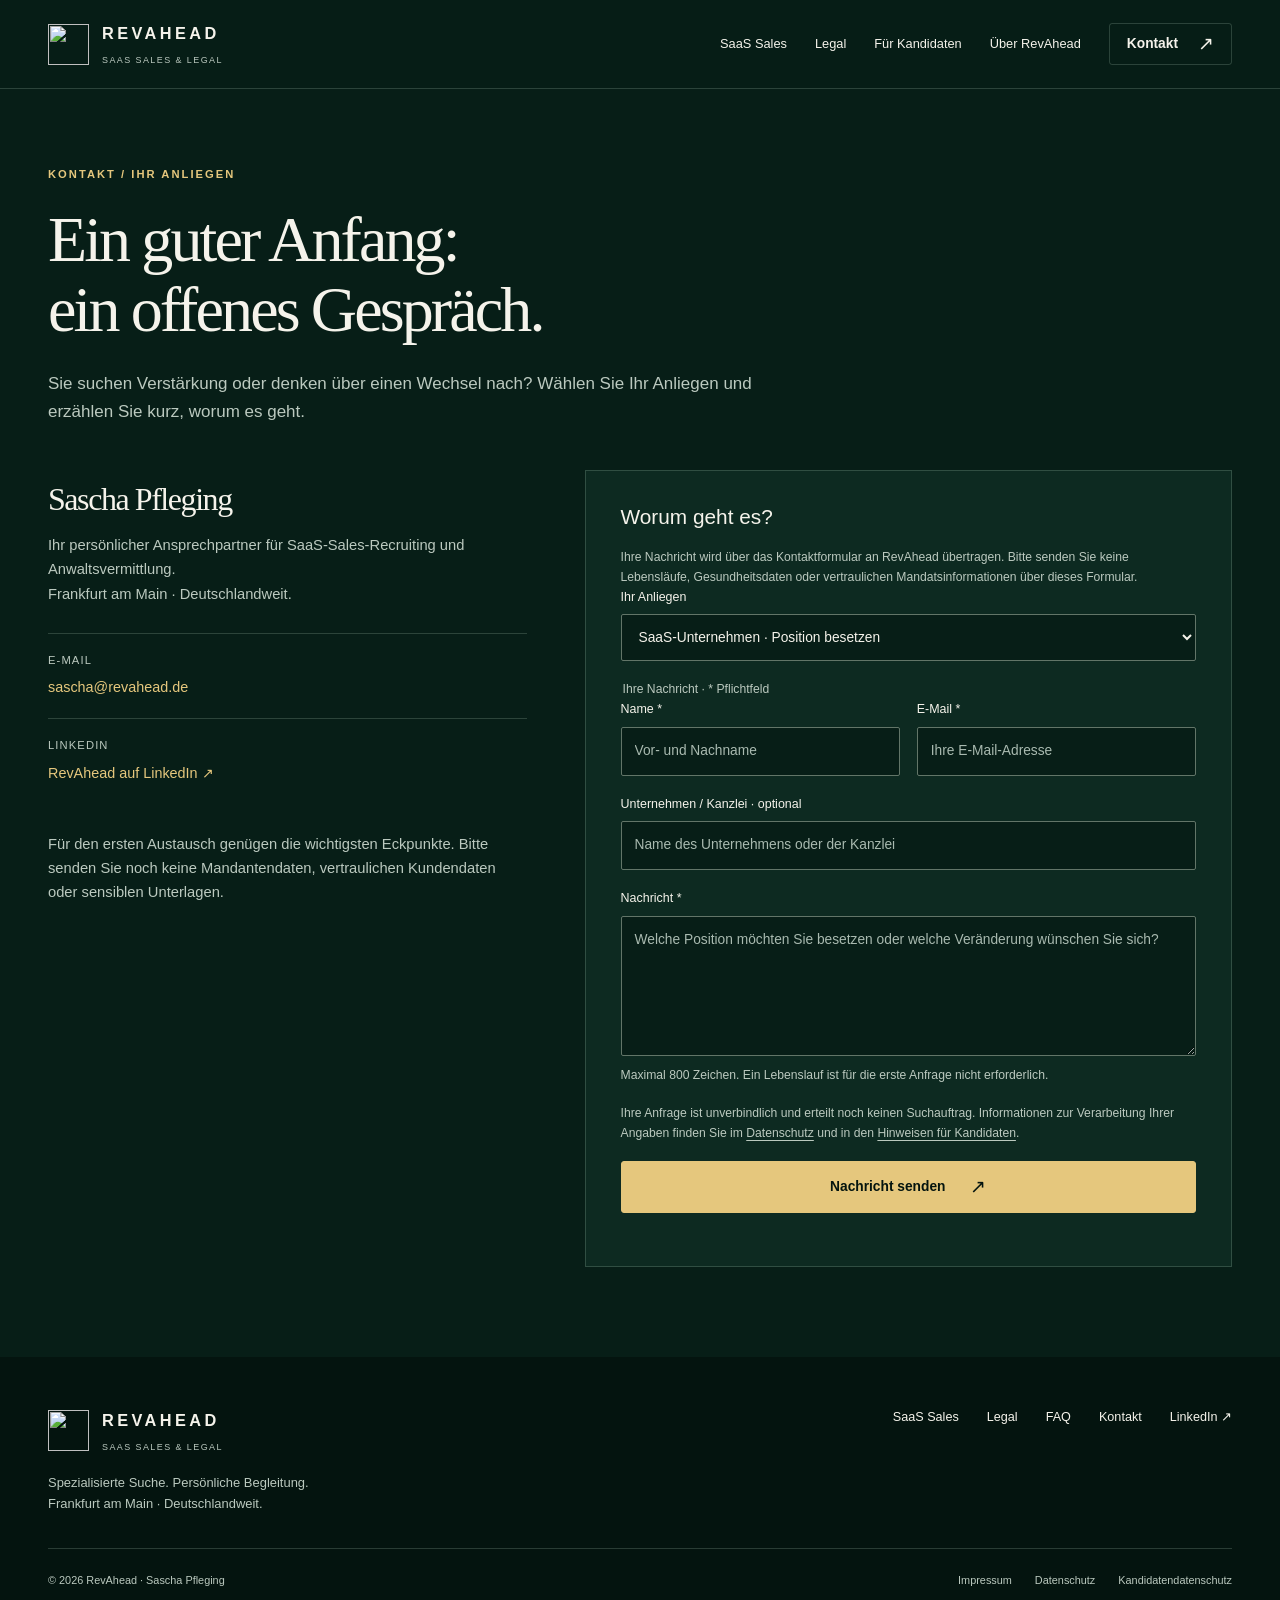
==== kontakt.html @ 321f05e2 "Add files via upload Aktuelle RevAhead Website" ====
<!doctype html>
<html lang="de">
<head>
  <meta charset="utf-8">
  <meta name="viewport" content="width=device-width, initial-scale=1">
  <title>Kontakt · RevAhead</title>
  <meta name="description" content="Kontakt zu RevAhead: SaaS-Sales-Position besetzen, juristische Verstärkung finden oder vertraulich Karriereoptionen besprechen.">
  
  <meta name="robots" content="index,follow">
  <meta name="theme-color" content="#071e17">
  <meta name="referrer" content="strict-origin-when-cross-origin">
  <meta property="og:title" content="Kontakt · RevAhead">
  <meta property="og:description" content="Kontakt zu RevAhead: SaaS-Sales-Position besetzen, juristische Verstärkung finden oder vertraulich Karriereoptionen besprechen.">
  <meta property="og:type" content="website">
  <meta property="og:locale" content="de_DE">
  <link rel="icon" type="image/png" href="/assets/favicon.png">
  <link rel="stylesheet" href="/styles.css">
  <script src="/config.js" defer></script>
  <script src="/script.js" defer></script>
  <link rel="canonical" href="https://revahead.de/kontakt">
  <meta property="og:url" content="https://revahead.de/kontakt">
</head>
<body data-revahead-page="kontakt">
<a class="skip-link" href="#main">Zum Inhalt</a>
<header class="site-header"><div class="container header-inner"><a class="brand" href="/" aria-label="RevAhead – Startseite"><img src="/assets/logo-mark.png" width="41" height="41" alt=""><span><span class="brand-name">REVAHEAD</span><span class="brand-label">SAAS SALES &amp; LEGAL</span></span></a>
<nav class="desktop-nav" aria-label="Hauptnavigation"><a href="/#saas">SaaS Sales</a><a href="/#legal">Legal</a><a href="/#kandidaten">Für Kandidaten</a><a href="/#ueber">Über RevAhead</a><a class="button" href="/kontakt">Kontakt <span class="arrow" aria-hidden="true">↗</span></a></nav>
<button class="menu-toggle" type="button" aria-label="Menü öffnen" aria-expanded="false" aria-controls="mobile-navigation"><span></span><span></span></button></div>
<nav class="mobile-nav" id="mobile-navigation" aria-label="Mobile Navigation" hidden><a href="/#saas">SaaS Sales</a><a href="/#legal">Legal</a><a href="/#kandidaten">Für Kandidaten</a><a href="/#prozess">Zusammenarbeit</a><a href="/#ueber">Über RevAhead</a><a href="/kontakt">Kontakt ↗</a></nav></header>
<main id="main" class="container page-main"><div class="page-heading"><span class="eyebrow">Kontakt / Ihr Anliegen</span><h1>Ein guter Anfang:<br>ein offenes Gespräch.</h1><p>Sie suchen Verstärkung oder denken über einen Wechsel nach? Wählen Sie Ihr Anliegen und erzählen Sie kurz, worum es geht.</p></div>
<div class="contact-grid"><aside class="contact-aside" aria-labelledby="contact-person"><h2 id="contact-person">Sascha Pfleging</h2><p>Ihr persönlicher Ansprechpartner für SaaS-Sales-Recruiting und Anwaltsvermittlung.<br>Frankfurt am Main · Deutschlandweit.</p>
<div class="contact-item"><strong>E-Mail</strong><a data-contact-email href="mailto:sascha@revahead.de">sascha@revahead.de</a></div>
<div class="contact-item"><strong>LinkedIn</strong><a data-linkedin href="https://www.linkedin.com/company/revahead" target="_blank" rel="noopener noreferrer">RevAhead auf LinkedIn ↗</a></div>
<p class="small" style="margin-top:28px">Für den ersten Austausch genügen die wichtigsten Eckpunkte. Bitte senden Sie noch keine Mandantendaten, vertraulichen Kundendaten oder sensiblen Unterlagen.</p></aside>
<section class="contact-form-panel" aria-labelledby="form-title"><h2 id="form-title">Worum geht es?</h2><p class="form-note">Ihre Nachricht wird über das Kontaktformular an RevAhead übertragen. Bitte senden Sie keine Lebensläufe, Gesundheitsdaten oder vertraulichen Mandatsinformationen über dieses Formular.</p>
<form class="contact-form" data-contact-form name="kontakt" action="/danke" method="POST" data-netlify="true" netlify-honeypot="company_website">
<input type="hidden" name="form-name" value="kontakt">
<input type="hidden" name="subject" value="Neue Kontaktanfrage – RevAhead" data-remove-prefix>
<p class="hp-visually-hidden" aria-hidden="true"><label for="company_website">Website bitte freilassen</label><input type="text" id="company_website" name="company_website" tabindex="-1" autocomplete="off"></p>
<div><label for="intent">Ihr Anliegen</label><select id="intent" name="intent"><option value="saas-unternehmen">SaaS-Unternehmen · Position besetzen</option><option value="kanzlei">Kanzlei / Rechtsabteilung · Position besetzen</option><option value="saas-karriere">Kandidat · SaaS-Karriere</option><option value="legal-karriere">Kandidat · Juristischer Wechsel</option><option value="allgemein">Allgemeine Anfrage</option></select></div>
<fieldset><legend class="form-note">Ihre Nachricht · * Pflichtfeld</legend><div class="field-row"><div><label for="contact-name">Name *</label><input id="contact-name" name="name" autocomplete="name" required pattern=".*\S.*" maxlength="100" placeholder="Vor- und Nachname"></div><div><label for="contact-email">E-Mail *</label><input id="contact-email" type="email" name="email" autocomplete="email" required maxlength="180" placeholder="Ihre E-Mail-Adresse"></div></div><div><label for="company">Unternehmen / Kanzlei · optional</label><input id="company" name="company" autocomplete="organization" maxlength="160" placeholder="Name des Unternehmens oder der Kanzlei"></div><div><label for="message">Nachricht *</label><textarea id="message" name="message" required maxlength="800" placeholder="Welche Position möchten Sie besetzen oder welche Veränderung wünschen Sie sich?" aria-describedby="message-note"></textarea><p class="form-note" id="message-note">Maximal 800 Zeichen. Ein Lebenslauf ist für die erste Anfrage nicht erforderlich.</p></div></fieldset>
<p class="form-note">Ihre Anfrage ist unverbindlich und erteilt noch keinen Suchauftrag. Informationen zur Verarbeitung Ihrer Angaben finden Sie im <a href="/datenschutz">Datenschutz</a> und in den <a href="/datenschutz-kandidaten">Hinweisen für Kandidaten</a>.</p><button type="submit" class="button button-gold">Nachricht senden <span class="arrow" aria-hidden="true">↗</span></button><p class="form-status" data-form-status role="status" aria-live="polite"></p></form>
<noscript><p class="noscript-note">Ohne JavaScript wird das Formular direkt übermittelt. Nach erfolgreicher Übermittlung zeigt Netlify eine Bestätigungsseite. Die Pflichtfelder werden durch Ihren Browser geprüft.</p></noscript></section></div></main>
<footer class="site-footer"><div class="container"><div class="footer-top"><div><a class="brand" href="/" aria-label="RevAhead – Startseite"><img src="/assets/logo-mark.png" width="41" height="41" alt=""><span><span class="brand-name">REVAHEAD</span><span class="brand-label">SAAS SALES &amp; LEGAL</span></span></a><p class="footer-copy">Spezialisierte Suche. Persönliche Begleitung.<br>Frankfurt am Main · Deutschlandweit.</p></div><nav class="footer-nav" aria-label="Weitere Seiten"><a href="/#saas">SaaS Sales</a><a href="/#legal">Legal</a><a href="/faq">FAQ</a><a href="/kontakt">Kontakt</a><a data-linkedin href="https://www.linkedin.com/company/revahead" target="_blank" rel="noopener noreferrer">LinkedIn ↗</a></nav></div><div class="footer-bottom"><span>© <span data-year>2026</span> RevAhead · Sascha Pfleging</span><nav class="footer-legal" aria-label="Rechtliche Informationen"><a href="/impressum">Impressum</a><a href="/datenschutz">Datenschutz</a><a href="/datenschutz-kandidaten">Kandidatendatenschutz</a></nav></div></div></footer>
</body>
</html>
---- styles.css ----
/* RevAhead · SaaS Sales & Legal · lokale Assets, keine externen Abhängigkeiten */
:root{--bg:#071e17;--deep:#04140f;--surface:#0d2a21;--green:#a4d6b9;--gold:#e5c77d;--gold-hover:#f0d99c;--white:#f5f3eb;--muted:#bbc9bf;--line:rgba(188,217,198,.2);--cream:#f1efe7;--ink:#133126;--max:1240px;--serif:Georgia,'Times New Roman',serif;--sans:'Avenir Next','Segoe UI',Arial,sans-serif}
*{box-sizing:border-box}html{scroll-behavior:smooth;scroll-padding-top:110px}body{margin:0;background:var(--bg);color:var(--white);font:400 17px/1.65 var(--sans);-webkit-font-smoothing:antialiased}body,button,input,select,textarea{font-family:var(--sans)}a{color:inherit;text-decoration:none}button,input,select,textarea{font:inherit}button{cursor:pointer}img{display:block;max-width:100%;height:auto}svg{display:block}p{margin:0 0 1.2em}h1,h2,h3,h4{margin:0;font-weight:400}h1,h2{font-family:var(--serif);letter-spacing:-.045em;line-height:1.09}h1{font-size:clamp(3rem,5.35vw,5.2rem)}h2{font-size:clamp(2.4rem,4vw,3.8rem)}h3{font-size:1.35rem;line-height:1.35}ul{padding-left:1.2em}::selection{background:var(--gold);color:var(--deep)}:focus-visible{outline:3px solid var(--gold);outline-offset:5px}button:disabled{cursor:not-allowed}a,button,input,select,textarea{-webkit-tap-highlight-color:transparent}[hidden]{display:none!important}.container{width:min(var(--max),calc(100% - 96px));margin-inline:auto}.section{padding:112px 0}.eyebrow{display:block;font-size:.7rem;font-weight:700;letter-spacing:.18em;text-transform:uppercase;color:var(--gold);margin-bottom:22px}.muted{color:var(--muted)}.small{font-size:.85rem}.line-link{display:inline-flex;align-items:center;gap:25px;border-bottom:1px solid currentColor;padding:5px 0;font-size:.88rem;font-weight:600}.line-link:hover{color:var(--gold)}.arrow{font-family:Arial,sans-serif;font-weight:400;font-size:1.35em;line-height:1}.button{min-height:52px;padding:12px 23px;border:1px solid var(--line);display:inline-flex;align-items:center;justify-content:center;gap:25px;border-radius:3px;font-size:.86rem;font-weight:600;line-height:1.45;background:transparent;color:var(--white);transition:background .18s,border-color .18s,transform .18s}.button:hover{background:rgba(255,255,255,.06);border-color:var(--green);transform:translateY(-1px)}.button-gold{background:var(--gold);color:var(--deep);border-color:var(--gold)}.button-gold:hover{background:var(--gold-hover);border-color:var(--gold-hover)}.button-ink{color:var(--ink);border-color:rgba(19,49,38,.35)}.button-ink:hover{background:rgba(19,49,38,.06);border-color:var(--ink)}.actions{display:flex;gap:13px;flex-wrap:wrap}.skip-link{position:fixed;left:20px;top:-90px;z-index:150;background:var(--gold);color:var(--deep);padding:12px 20px}.skip-link:focus{top:15px}.draft-bar{background:#d9c58e;color:#20352b;font-size:.72rem;line-height:1.45;text-align:center;padding:7px 20px}.draft-bar a{text-decoration:underline;text-underline-offset:3px}.site-header{position:sticky;top:0;z-index:60;background:rgba(7,30,23,.96);border-bottom:1px solid var(--line);backdrop-filter:blur(14px)}.header-inner{height:88px;display:flex;justify-content:space-between;align-items:center;gap:20px}.brand{display:flex;align-items:center;gap:13px;flex-shrink:0}.brand img{width:41px;height:41px;object-fit:contain}.brand-name{font-size:1.02rem;font-weight:650;letter-spacing:.21em;line-height:1.2}.brand-label{display:block;font-size:.56rem;letter-spacing:.16em;color:var(--muted);margin-top:5px}.desktop-nav{display:flex;align-items:center;gap:28px;font-size:.8rem}.desktop-nav>a:not(.button):hover{color:var(--gold)}.desktop-nav .button{min-height:42px;padding:8px 17px;gap:20px}.menu-toggle{display:none;background:transparent;border:1px solid var(--line);width:46px;height:44px;color:var(--white);padding:11px}.menu-toggle span{display:block;height:1px;background:currentColor;margin:5px 0;transition:transform .2s}.menu-toggle[aria-expanded=true] span:first-child{transform:translateY(3px) rotate(45deg)}.menu-toggle[aria-expanded=true] span:last-child{transform:translateY(-3px) rotate(-45deg)}.mobile-nav{border-top:1px solid var(--line);padding:10px 24px 20px}.mobile-nav a{display:block;padding:12px 0;font-size:1rem}.mobile-nav a:hover{color:var(--gold)}
.hero{position:relative;overflow:hidden;padding:94px 0 64px;background:radial-gradient(ellipse at 90% 20%,rgba(108,161,123,.12),transparent 60%)}.hero-grid{display:grid;grid-template-columns:1.3fr 1fr;gap:50px;align-items:center}.hero h1{max-width:780px}.hero h1 em{color:var(--gold);font-weight:400}.hero-copy{font-size:1.05rem;max-width:575px;color:var(--muted);margin:28px 0 30px}.hero-note{font-size:.75rem;color:var(--muted);margin-top:20px}.hero-art{position:relative;aspect-ratio:1/1.08;display:flex;flex-direction:column;justify-content:center;align-items:center;border:1px solid var(--line);background:linear-gradient(135deg,rgba(177,212,184,.035),transparent 60%);isolation:isolate;margin:0 0 0 15px}.hero-art:before{content:'';position:absolute;inset:20px;border:1px solid rgba(188,217,198,.1);z-index:-1}.hero-art:after{content:'';height:75%;width:1px;background:var(--line);position:absolute;top:12.5%;left:50%;z-index:-1}.art-top{position:absolute;top:40px;left:40px;right:40px;display:flex;justify-content:space-between;gap:20px;font-size:.61rem;letter-spacing:.18em;color:var(--muted);text-transform:uppercase}.hero-art img{width:67%;filter:drop-shadow(0 12px 40px rgba(0,0,0,.3));margin-top:-10px}.art-bottom{position:absolute;bottom:39px;left:40px;right:40px;display:flex;justify-content:space-between;align-items:end;gap:15px}.art-bottom span:first-child{font-family:var(--serif);font-size:1.55rem;letter-spacing:-.02em;line-height:1.2}.art-bottom span:last-child{font-size:.6rem;color:var(--gold);letter-spacing:.15em;text-transform:uppercase;text-align:right;line-height:1.7}.hero-bottom{border-top:1px solid var(--line);display:flex;align-items:center;justify-content:space-between;gap:20px;margin-top:67px;padding-top:25px;font-size:.74rem;color:var(--muted)}.hero-bottom .dot{width:5px;height:5px;border-radius:50%;background:var(--gold);display:inline-block;margin:0 10px 2px 0}.hero-bottom a{color:var(--white);display:flex;gap:22px;align-items:center}.section-head{display:grid;grid-template-columns:1.2fr 1fr;align-items:end;gap:75px;margin-bottom:48px}.section-head p{color:var(--muted);margin:0;max-width:485px}.practice-section{border-top:1px solid var(--line)}.practice-grid{display:grid;grid-template-columns:1.08fr 1fr;gap:22px}.practice{padding:42px 40px 36px;border:1px solid var(--line);background:var(--surface);display:flex;flex-direction:column;position:relative}.practice.primary{border-top:2px solid var(--gold)}.practice.secondary{border-top:2px solid var(--green);background:linear-gradient(130deg,#102b24,#082017)}.practice-top{display:flex;justify-content:space-between;align-items:center;gap:15px;margin-bottom:48px;font-size:.65rem;letter-spacing:.14em;text-transform:uppercase;color:var(--muted)}.practice-top .tag{color:var(--gold)}.practice.secondary .tag{color:var(--green)}.practice h3{font-family:var(--serif);font-size:2.55rem;letter-spacing:-.035em;margin-bottom:20px}.practice>p{color:var(--muted);font-size:.95rem;max-width:435px}.role-list{list-style:none;padding:0;margin:13px 0 29px}.role-list li{padding:13px 0;border-bottom:1px solid var(--line);display:flex;justify-content:space-between;gap:15px;font-size:.87rem}.role-list li:after{content:'↗';color:var(--gold)}.practice .detail{color:var(--muted);font-size:.8rem;line-height:1.65}.practice .line-link{margin-top:auto;align-self:flex-start;color:var(--gold);padding-top:15px}.bridge{margin:28px 0 0;display:grid;grid-template-columns:160px 1fr;gap:25px;font-size:.81rem;color:var(--muted);padding:21px 0 0}.bridge strong{color:var(--white);font-weight:500}.bridge p{margin:0}
.approach{background:var(--cream);color:var(--ink)}.approach .eyebrow,.light .eyebrow{color:#607447}.approach .section-head p{color:#4f6458}.principles{display:grid;grid-template-columns:repeat(3,1fr);gap:42px}.principle{border-top:1px solid #bac6b9;padding-top:25px}.principle .number{color:#617963;font-size:.73rem;letter-spacing:.12em;display:block;margin-bottom:25px}.principle h3{font-family:var(--serif);font-size:1.8rem;letter-spacing:-.025em;margin-bottom:14px}.principle p{font-size:.9rem;color:#4f6458;margin:0}.process-grid{display:grid;grid-template-columns:repeat(4,1fr);gap:32px;margin-top:58px}.process-step{border-top:1px solid var(--line);padding-top:25px}.process-step .number{display:block;color:var(--gold);font-size:.75rem;letter-spacing:.1em;margin-bottom:26px}.process-step h3{font-size:1.15rem;margin-bottom:13px}.process-step p{font-size:.87rem;color:var(--muted);margin:0}.process-foot{font-size:.82rem;color:var(--muted);border-top:1px solid var(--line);margin:40px 0 0;padding-top:21px}.candidate-section{background:#0d2b21;border-top:1px solid var(--line);border-bottom:1px solid var(--line)}.candidate-grid{display:grid;grid-template-columns:1fr 1fr;gap:100px;align-items:start}.candidate-copy>p{color:var(--muted);margin:26px 0}.candidate-copy .button{margin-top:7px}.candidate-points{list-style:none;margin:0;padding:0}.candidate-points li{display:grid;grid-template-columns:38px 1fr;gap:18px;padding:25px 0;border-bottom:1px solid var(--line)}.candidate-points li:first-child{padding-top:5px}.candidate-points .check{color:var(--gold);width:29px;height:29px;border:1px solid var(--line);display:grid;place-items:center;font-size:.8rem}.candidate-points h3{font-size:1rem;margin-bottom:8px}.candidate-points p{color:var(--muted);font-size:.85rem;margin:0}.founder-grid{display:grid;grid-template-columns:.88fr 1.12fr;gap:95px;align-items:center}.founder-card{border:1px solid var(--line);padding:45px 38px;min-height:425px;display:flex;flex-direction:column;justify-content:space-between;background:radial-gradient(ellipse at 0% 0%,#163e2d,transparent 80%)}.founder-card .monogram{font-family:var(--serif);font-size:7rem;color:var(--gold);line-height:1;letter-spacing:-.09em}.founder-card .name{font-family:var(--serif);font-size:2rem;line-height:1.2;margin-bottom:7px}.founder-card .role{font-size:.77rem;color:var(--muted)}.founder-card .location{border-top:1px solid var(--line);padding-top:20px;font-size:.67rem;color:var(--gold);letter-spacing:.12em;text-transform:uppercase}.founder-copy h2{margin-bottom:28px}.founder-copy p{color:var(--muted);font-size:.95rem}.founder-copy .founder-facts{display:flex;flex-wrap:wrap;gap:10px;margin-top:30px}.founder-facts span{font-size:.68rem;padding:7px 12px;border:1px solid var(--line);border-radius:2px;color:var(--green)}.faq-section{border-top:1px solid var(--line)}.faq-layout{display:grid;grid-template-columns:.7fr 1.3fr;gap:110px}.faq-heading p{color:var(--muted);font-size:.9rem;margin:25px 0}.faq-list details{border-bottom:1px solid var(--line)}.faq-list details:first-child{border-top:1px solid var(--line)}.faq-list summary{list-style:none;padding:24px 40px 24px 0;position:relative;cursor:pointer;font-size:.96rem;font-weight:500;line-height:1.5}.faq-list summary::-webkit-details-marker{display:none}.faq-list summary:after{content:'+';position:absolute;right:5px;top:20px;color:var(--gold);font-size:1.5rem;font-weight:300}.faq-list details[open] summary:after{content:'−'}.faq-list details p{font-size:.88rem;color:var(--muted);padding:0 35px 22px 0;margin:0}.faq-list details a{text-decoration:underline;text-underline-offset:4px}.closing{background:var(--cream);color:var(--ink);padding:74px 0}.closing-inner{display:flex;justify-content:space-between;align-items:center;gap:55px}.closing .eyebrow{color:#5f754d}.closing h2{font-size:clamp(2.2rem,3.8vw,3.4rem);max-width:720px}.closing .button{flex-shrink:0;background:var(--ink);color:var(--white);border-color:var(--ink)}.closing .button:hover{background:#244937}.site-footer{background:var(--deep);padding:50px 0 28px}.footer-top{display:flex;justify-content:space-between;gap:35px;align-items:start;padding-bottom:34px}.footer-copy{font-size:.81rem;color:var(--muted);margin:17px 0 0}.footer-nav{display:flex;gap:28px;flex-wrap:wrap;justify-content:flex-end;font-size:.79rem}.footer-nav a:hover,.footer-legal a:hover{color:var(--gold)}.footer-bottom{display:flex;justify-content:space-between;gap:20px;align-items:start;border-top:1px solid var(--line);padding-top:23px;font-size:.68rem;color:var(--muted)}.footer-legal{display:flex;justify-content:flex-end;flex-wrap:wrap;gap:12px 23px}.page-heading{padding:76px 0 44px;max-width:890px}.page-heading h1{font-size:clamp(2.7rem,5vw,4.3rem)}.page-heading p{color:var(--muted);max-width:750px;margin:25px 0 0}.page-main{padding-bottom:90px}.contact-grid{display:grid;grid-template-columns:.85fr 1.15fr;gap:58px;align-items:start}.contact-aside{padding-top:12px}.contact-aside h2{font-size:2rem}.contact-aside>p{color:var(--muted);font-size:.92rem;margin:16px 0 27px}.contact-item{border-top:1px solid var(--line);padding:17px 0}.contact-item strong{display:block;font-size:.7rem;color:var(--muted);letter-spacing:.1em;text-transform:uppercase;font-weight:500;margin-bottom:4px}.contact-item a{color:var(--gold);font-size:.9rem;overflow-wrap:anywhere}.contact-item span{font-size:.86rem}.placeholder{color:var(--gold);background:rgba(229,199,125,.08);border:1px dashed rgba(229,199,125,.4);padding:5px 9px;display:inline-block;font-size:.82rem;overflow-wrap:anywhere}.contact-form-panel{background:var(--surface);border:1px solid var(--line);padding:35px}.contact-form-panel h2{font-family:var(--sans);font-size:1.3rem;font-weight:500;letter-spacing:0;margin-bottom:18px}.notice{padding:18px 21px;border:1px solid rgba(229,199,125,.35);background:rgba(229,199,125,.065);font-size:.86rem;color:var(--gold);margin-bottom:25px;line-height:1.6}.notice strong{display:block;margin-bottom:5px}.notice p{margin:0}.contact-form{display:grid;gap:18px}.contact-form label{font-size:.78rem;display:block;margin-bottom:7px;font-weight:500}.contact-form .field-row{display:grid;grid-template-columns:1fr 1fr;gap:17px}.contact-form fieldset{border:0;padding:0;margin:0;display:grid;gap:18px;min-width:0}.contact-form input,.contact-form select,.contact-form textarea{width:100%;padding:12px 13px;color:var(--white);border:1px solid #627568;background:var(--bg);border-radius:2px;font-size:.86rem;min-height:47px}.contact-form input:disabled,.contact-form textarea:disabled{background:#133027;color:#b9c6bc;border-color:#405e4c}.contact-form input::placeholder,.contact-form textarea::placeholder{color:#a9bab0;opacity:1}.contact-form select{color-scheme:dark}.contact-form textarea{resize:vertical;min-height:140px}.contact-form .button:disabled{opacity:.55;transform:none}.form-note{font-size:.76rem;line-height:1.65;color:var(--muted);margin:0}.form-note a{text-decoration:underline;text-underline-offset:3px}.form-status{font-size:.8rem;color:var(--gold);margin:0}.noscript-note{padding:14px 20px;background:#e5c77d;color:var(--ink);font-size:.85rem}.legal-layout{display:grid;grid-template-columns:230px 1fr;gap:70px}.legal-nav{position:sticky;top:125px;align-self:start;display:grid;gap:7px;font-size:.85rem}.legal-nav a{padding:8px 0;color:var(--muted)}.legal-nav a[aria-current=page]{color:var(--gold);border-bottom:1px solid var(--gold);width:fit-content}.legal-content{max-width:850px}.legal-content section{padding:26px 0;border-bottom:1px solid var(--line)}.legal-content section:first-of-type{padding-top:0}.legal-content h2{font-family:var(--sans);font-size:1.15rem;font-weight:500;letter-spacing:0;line-height:1.5;margin-bottom:14px}.legal-content p,.legal-content li{color:var(--muted);font-size:.9rem}.legal-content ul{margin-bottom:0}.legal-content .placeholder{font-size:.84rem;line-height:1.7}.legal-content a{text-decoration:underline;text-underline-offset:4px}.legal-content .notice{color:var(--gold)}.error-main{min-height:60vh;display:grid;align-content:center;padding:80px 0}.error-main p{color:var(--muted);margin:25px 0}.standalone-doc{padding-top:55px;border-top:1px solid var(--line);margin-top:55px}.standalone-doc>h2{margin-bottom:30px}.standalone-doc .legal-content{max-width:900px}
@media(min-width:901px){.mobile-nav{display:none!important}}
@media(max-width:1100px){.container{width:calc(100% - 64px)}.desktop-nav{gap:20px}.hero-grid{gap:28px;grid-template-columns:1.22fr 1fr}.hero-art{margin-left:0}.art-top{top:30px;left:30px;right:30px}.art-bottom{bottom:30px;left:30px;right:30px}.art-bottom span:first-child{font-size:1.35rem}.candidate-grid,.founder-grid{gap:55px}.faq-layout{gap:60px}.contact-grid{gap:35px}.practice{padding:34px 30px}.legal-layout{gap:35px;grid-template-columns:200px 1fr}}
@media(max-width:900px){.desktop-nav{display:none}.menu-toggle{display:block}.header-inner{height:78px}.hero{padding-top:63px}.hero-grid{grid-template-columns:1.18fr .82fr;gap:25px}.hero h1{font-size:3.6rem}.hero-art{aspect-ratio:1/1.3}.art-top{left:20px;right:20px;top:23px;font-size:.52rem}.art-bottom{left:20px;right:20px;bottom:25px;display:block}.art-bottom span:first-child{display:block;font-size:1.3rem;margin-bottom:8px}.art-bottom span:last-child{font-size:.52rem;display:block;text-align:left}.hero-art:before{inset:12px}.section{padding:80px 0}.section-head{gap:40px}.section-head h2{font-size:2.7rem}.principles{gap:25px}.process-grid{grid-template-columns:1fr 1fr;gap:35px}.candidate-grid{gap:40px}.founder-grid{gap:40px}.founder-card{padding:30px;min-height:400px}.faq-layout{grid-template-columns:.8fr 1.2fr;gap:35px}.closing-inner{display:block}.closing .button{margin-top:30px}.footer-top{gap:25px}.footer-nav{gap:15px}.contact-grid{grid-template-columns:1fr 1.2fr;gap:28px}.contact-form-panel{padding:25px}.contact-form .field-row{grid-template-columns:1fr}.legal-layout{grid-template-columns:1fr}.legal-nav{position:static;display:flex;flex-wrap:wrap;gap:5px 25px;padding-bottom:15px;border-bottom:1px solid var(--line)}}
@media(max-width:700px){.container{width:calc(100% - 40px)}.draft-bar{font-size:.64rem;padding:6px 18px}.brand-name{font-size:.94rem}.hero{padding:48px 0 30px}.hero-grid{grid-template-columns:1fr;gap:34px}.hero h1{font-size:clamp(3rem,10vw,4.3rem);max-width:560px}.hero .eyebrow{font-size:.64rem;letter-spacing:.13em}.hero-copy{font-size:1rem;max-width:490px;margin-top:23px}.hero-art{aspect-ratio:auto;height:205px;margin:3px 0 0;overflow:hidden}.hero-art img{width:180px;align-self:flex-end;margin:20px 30px 0 0}.hero-art:after{left:35%}.art-top{top:26px;left:27px;right:27px;font-size:.54rem}.art-top span:last-child{display:none}.art-bottom{bottom:33px;left:27px;right:auto;max-width:40%}.art-bottom span:first-child{font-size:1.3rem}.hero-bottom{margin-top:30px;align-items:start;font-size:.65rem;padding-top:20px}.hero-bottom>span{max-width:220px}.hero-bottom a{gap:10px;white-space:nowrap}.hero-note{font-size:.72rem}.button{font-size:.8rem;padding:12px 18px;gap:15px}.section{padding:64px 0}.section-head{grid-template-columns:1fr;gap:22px;margin-bottom:32px}.section-head h2{font-size:2.55rem}.section-head p{font-size:.95rem;max-width:570px}.eyebrow{margin-bottom:18px;font-size:.66rem}.practice-grid{grid-template-columns:1fr;gap:18px}.practice{padding:28px 26px}.practice-top{margin-bottom:30px}.practice h3{font-size:2.3rem}.practice .detail{max-width:none}.bridge{grid-template-columns:1fr;gap:9px;margin-top:20px;padding-top:12px;font-size:.81rem}.principles{grid-template-columns:1fr;gap:28px}.principle{display:grid;grid-template-columns:30px 1fr;gap:0 14px;padding-top:22px}.principle .number{grid-row:span 2;padding-top:7px;margin:0}.principle h3{font-size:1.65rem}.principle p{font-size:.9rem}.process-grid{margin-top:35px;gap:30px 25px}.process-step .number{margin-bottom:17px}.process-step h3{font-size:1.04rem}.process-step p{font-size:.84rem}.candidate-grid{grid-template-columns:1fr;gap:37px}.candidate-copy p{font-size:.95rem}.candidate-points li{padding:22px 0}.founder-grid{grid-template-columns:1fr;gap:40px}.founder-card{min-height:285px;padding:30px}.founder-card .monogram{font-size:4.8rem}.founder-card .name{font-size:1.9rem}.founder-card .location{padding-top:14px}.founder-copy h2{font-size:2.5rem}.faq-layout{grid-template-columns:1fr;gap:25px}.faq-heading p{margin-bottom:12px}.faq-list summary{font-size:.9rem;padding-top:22px;padding-bottom:22px}.closing{padding:54px 0}.closing-inner{display:block}.closing h2{font-size:2.45rem}.footer-top{flex-direction:column;gap:25px}.footer-nav{justify-content:flex-start;gap:16px 23px}.footer-bottom{flex-direction:column;font-size:.67rem;gap:15px}.footer-legal{justify-content:flex-start;gap:12px 19px}.site-footer{padding:35px 0 25px}.page-heading{padding:47px 0 33px}.page-heading h1{font-size:2.9rem}.page-heading p{font-size:.94rem}.contact-grid{grid-template-columns:1fr;gap:30px}.contact-aside{padding-top:0}.contact-form-panel{padding:24px}.contact-form .field-row{grid-template-columns:1fr 1fr}.legal-nav{font-size:.79rem;gap:4px 20px}.legal-content h2{font-size:1.05rem}.legal-content .placeholder{font-size:.79rem}.page-main{padding-bottom:55px}.notice{padding:16px 18px;font-size:.8rem}}
@media(max-width:390px){.container{width:calc(100% - 32px)}.hero h1{font-size:2.9rem}.hero .actions{flex-direction:column;align-items:stretch}.hero-note{font-size:.68rem}.hero-art img{width:155px;margin-right:13px}.hero-art:after{left:40%}.process-grid{grid-template-columns:1fr}.contact-form .field-row{grid-template-columns:1fr}.contact-form-panel{padding:20px}.brand-label{font-size:.5rem}.hero-bottom{font-size:.6rem}.hero-bottom>span{max-width:180px}}
@media(prefers-reduced-motion:reduce){html{scroll-behavior:auto}*,*:before,*:after{transition:none!important;animation:none!important}}
@media print{body{background:white;color:#111;font-size:11pt}.site-header,.draft-bar,.site-footer,.actions,.hero-art,.menu-toggle,.closing{display:none}.container{width:100%}.section{padding:20px 0}.hero{padding:20px 0}.hero-grid,.section-head,.practice-grid,.founder-grid,.candidate-grid,.faq-layout,.legal-layout{display:block}.practice,.founder-card,.contact-form-panel,.candidate-section,.approach{background:white;color:#111;border:1px solid #ccc;padding:20px;margin:15px 0;break-inside:avoid}h1{font-size:36pt}h2{font-size:24pt}p,.muted,.eyebrow{color:#333!important}a{text-decoration:underline}.faq-list details p{display:block}.hero-bottom{color:#333}}

/* Lange Quellenadressen und Prüffelder bleiben auch mobil lesbar. */
.legal-content a, .legal-content .placeholder { overflow-wrap: anywhere; }
.legal-content a { color: var(--gold, #d7bd83); text-decoration: underline; text-underline-offset: 3px; }

/* Unsichtbarer Netlify-Honeypot: keine sichtbare Layoutänderung. */
.hp-visually-hidden{position:absolute!important;width:1px;height:1px;padding:0;margin:-1px;overflow:hidden;clip:rect(0,0,0,0);white-space:nowrap;border:0}
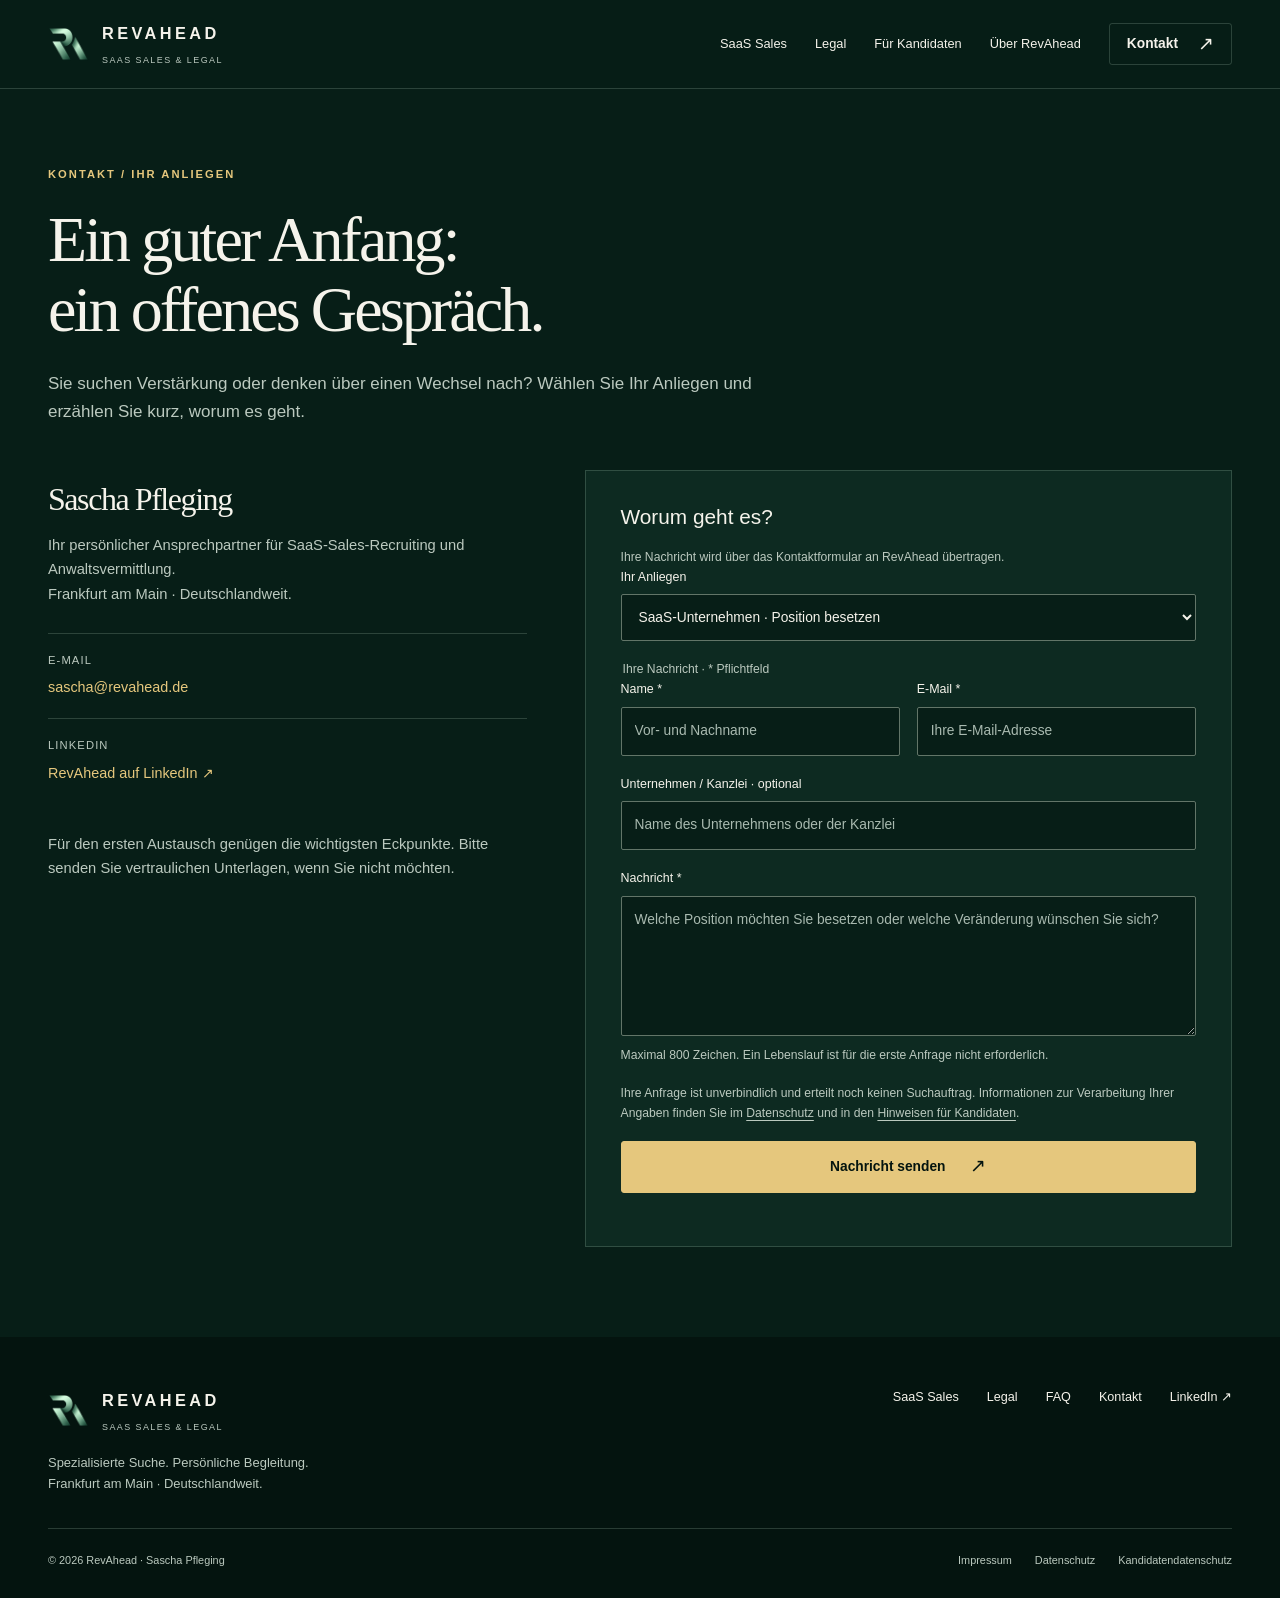
==== commit 72683aec: "Update kontakt.html" ====
--- a/kontakt.html
+++ b/kontakt.html
@@ -30,8 +30,8 @@
 <div class="contact-grid"><aside class="contact-aside" aria-labelledby="contact-person"><h2 id="contact-person">Sascha Pfleging</h2><p>Ihr persönlicher Ansprechpartner für SaaS-Sales-Recruiting und Anwaltsvermittlung.<br>Frankfurt am Main · Deutschlandweit.</p>
 <div class="contact-item"><strong>E-Mail</strong><a data-contact-email href="mailto:sascha@revahead.de">sascha@revahead.de</a></div>
 <div class="contact-item"><strong>LinkedIn</strong><a data-linkedin href="https://www.linkedin.com/company/revahead" target="_blank" rel="noopener noreferrer">RevAhead auf LinkedIn ↗</a></div>
-<p class="small" style="margin-top:28px">Für den ersten Austausch genügen die wichtigsten Eckpunkte. Bitte senden Sie noch keine Mandantendaten, vertraulichen Kundendaten oder sensiblen Unterlagen.</p></aside>
-<section class="contact-form-panel" aria-labelledby="form-title"><h2 id="form-title">Worum geht es?</h2><p class="form-note">Ihre Nachricht wird über das Kontaktformular an RevAhead übertragen. Bitte senden Sie keine Lebensläufe, Gesundheitsdaten oder vertraulichen Mandatsinformationen über dieses Formular.</p>
+<p class="small" style="margin-top:28px">Für den ersten Austausch genügen die wichtigsten Eckpunkte. Bitte senden Sie vertraulichen Unterlagen, wenn Sie nicht möchten.</p></aside>
+<section class="contact-form-panel" aria-labelledby="form-title"><h2 id="form-title">Worum geht es?</h2><p class="form-note">Ihre Nachricht wird über das Kontaktformular an RevAhead übertragen.</p>
 <form class="contact-form" data-contact-form name="kontakt" action="/danke" method="POST" data-netlify="true" netlify-honeypot="company_website">
 <input type="hidden" name="form-name" value="kontakt">
 <input type="hidden" name="subject" value="Neue Kontaktanfrage – RevAhead" data-remove-prefix>
--- a/styles.css
+++ b/styles.css
@@ -17,3 +17,22 @@
 
 /* Unsichtbarer Netlify-Honeypot: keine sichtbare Layoutänderung. */
 .hp-visually-hidden{position:absolute!important;width:1px;height:1px;padding:0;margin:-1px;overflow:hidden;clip:rect(0,0,0,0);white-space:nowrap;border:0}
+/* Logo-Bereich auf der Startseite vereinfachen */
+body[data-revahead-page="index"] .hero-art {
+  border: none;
+  background: transparent;
+}
+
+/* Inneren Rahmen und senkrechte Mittellinie entfernen */
+body[data-revahead-page="index"] .hero-art::before,
+body[data-revahead-page="index"] .hero-art::after {
+  content: none;
+}
+
+/* Obere Beschriftungen ausblenden */
+body[data-revahead-page="index"] .hero-art .art-top {
+  display: none;
+}
+body[data-revahead-page="index"] .hero-art .art-bottom span:first-child {
+  color: var(--gold);
+}
